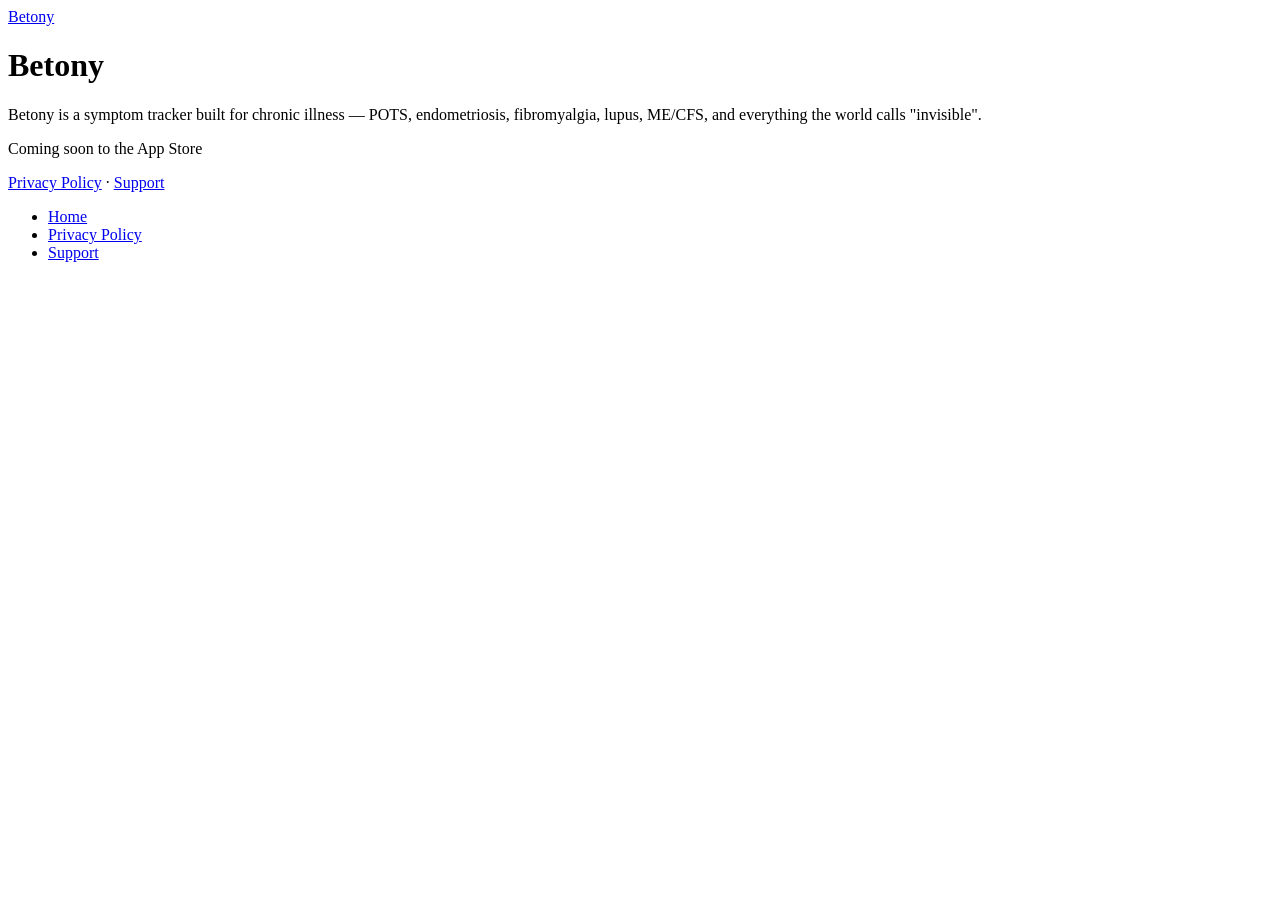
==== index.html @ 59fd8bdd "Add the home, privacy and support pages The privacy page is the app repository's aso/privacy-policy." ====
<!doctype html>
<html lang="en">
<head>
<meta charset="utf-8">
<meta name="viewport" content="width=device-width, initial-scale=1">
<meta name="color-scheme" content="light dark">
<meta name="description" content="Betony is a symptom tracker built for chronic illness — POTS, endometriosis, fibromyalgia, lupus, ME/CFS, and everything the world calls &quot;invisible&quot;.">
<title>Betony: Symptom Tracker</title>
<link rel="stylesheet" href="styles.css">
</head>
<body>
<div class="page">
<header>
<a class="site-name" href="./">Betony</a>
</header>
<main>
<h1>Betony</h1>
<p>Betony is a symptom tracker built for chronic illness — POTS, endometriosis, fibromyalgia, lupus, ME/CFS, and everything the world calls "invisible".</p>
<p class="note">Coming soon to the App Store</p>
<p><a href="privacy/">Privacy Policy</a> · <a href="support/">Support</a></p>
</main>
<footer>
<nav aria-label="Site">
<ul>
<li><a href="./">Home</a></li>
<li><a href="privacy/">Privacy Policy</a></li>
<li><a href="support/">Support</a></li>
</ul>
</nav>
</footer>
</div>
</body>
</html>
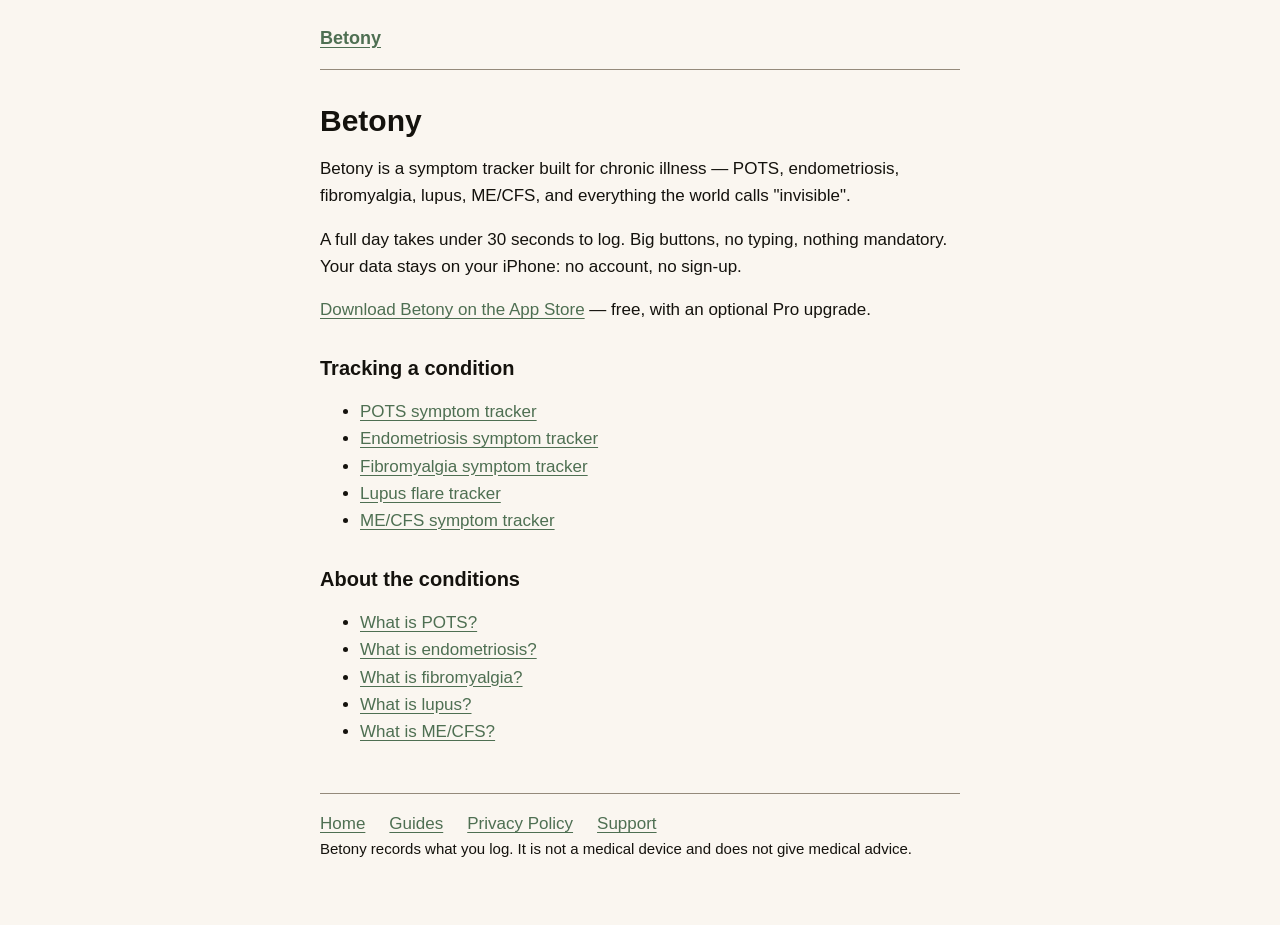
==== commit 9397d98a: "Add ten SEO pages: a tracker guide and a sourced explainer per condition Pages are built from src/pa" ====
--- a/index.html
+++ b/index.html
@@ -4,29 +4,71 @@
 <meta charset="utf-8">
 <meta name="viewport" content="width=device-width, initial-scale=1">
 <meta name="color-scheme" content="light dark">
-<meta name="description" content="Betony is a symptom tracker built for chronic illness — POTS, endometriosis, fibromyalgia, lupus, ME/CFS, and everything the world calls &quot;invisible&quot;.">
-<title>Betony: Symptom Tracker</title>
-<link rel="stylesheet" href="styles.css">
+<meta name="description" content="A symptom tracker for chronic illness: POTS, endometriosis, fibromyalgia, lupus, ME/CFS. Log a day in under 30 seconds. Free on iPhone.">
+<title>Betony: Symptom Tracker for Chronic Illness</title>
+<link rel="canonical" href="https://betonyapp.com/">
+<meta property="og:type" content="website">
+<meta property="og:site_name" content="Betony">
+<meta property="og:title" content="Betony: Symptom Tracker for Chronic Illness">
+<meta property="og:description" content="A symptom tracker for chronic illness: POTS, endometriosis, fibromyalgia, lupus, ME/CFS. Log a day in under 30 seconds. Free on iPhone.">
+<meta property="og:url" content="https://betonyapp.com/">
+<meta name="apple-itunes-app" content="app-id=6813134795">
+<script type="application/ld+json">
+{
+ "@context": "https://schema.org",
+ "@type": "MobileApplication",
+ "name": "Betony: Symptom Tracker",
+ "operatingSystem": "iOS",
+ "applicationCategory": "HealthApplication",
+ "url": "https://betonyapp.com/",
+ "downloadUrl": "https://apps.apple.com/us/app/betony-symptom-tracker/id6813134795",
+ "description": "A symptom tracker for chronic illness: POTS, endometriosis, fibromyalgia, lupus, ME/CFS. Log a day in under 30 seconds. Free on iPhone.",
+ "offers": {
+  "@type": "Offer",
+  "price": "0",
+  "priceCurrency": "USD"
+ }
+}
+</script>
+<link rel="stylesheet" href="/styles.css">
 </head>
 <body>
 <div class="page">
 <header>
-<a class="site-name" href="./">Betony</a>
+<a class="site-name" href="/">Betony</a>
 </header>
 <main>
 <h1>Betony</h1>
 <p>Betony is a symptom tracker built for chronic illness — POTS, endometriosis, fibromyalgia, lupus, ME/CFS, and everything the world calls "invisible".</p>
-<p class="note">Coming soon to the App Store</p>
-<p><a href="privacy/">Privacy Policy</a> · <a href="support/">Support</a></p>
+<p>A full day takes under 30 seconds to log. Big buttons, no typing, nothing mandatory. Your data stays on your iPhone: no account, no sign-up.</p>
+<p><a href="https://apps.apple.com/us/app/betony-symptom-tracker/id6813134795">Download Betony on the App Store</a> — free, with an optional Pro upgrade.</p>
+<h2>Tracking a condition</h2>
+<ul>
+<li><a href="/pots-symptom-tracker/">POTS symptom tracker</a></li>
+<li><a href="/endometriosis-symptom-tracker/">Endometriosis symptom tracker</a></li>
+<li><a href="/fibromyalgia-symptom-tracker/">Fibromyalgia symptom tracker</a></li>
+<li><a href="/lupus-flare-tracker/">Lupus flare tracker</a></li>
+<li><a href="/me-cfs-symptom-tracker/">ME/CFS symptom tracker</a></li>
+</ul>
+<h2>About the conditions</h2>
+<ul>
+<li><a href="/what-is-pots/">What is POTS?</a></li>
+<li><a href="/what-is-endometriosis/">What is endometriosis?</a></li>
+<li><a href="/what-is-fibromyalgia/">What is fibromyalgia?</a></li>
+<li><a href="/what-is-lupus/">What is lupus?</a></li>
+<li><a href="/what-is-me-cfs/">What is ME/CFS?</a></li>
+</ul>
 </main>
 <footer>
 <nav aria-label="Site">
 <ul>
-<li><a href="./">Home</a></li>
-<li><a href="privacy/">Privacy Policy</a></li>
-<li><a href="support/">Support</a></li>
+<li><a href="/">Home</a></li>
+<li><a href="/guides/">Guides</a></li>
+<li><a href="/privacy/">Privacy Policy</a></li>
+<li><a href="/support/">Support</a></li>
 </ul>
 </nav>
+<p class="small">Betony records what you log. It is not a medical device and does not give medical advice.</p>
 </footer>
 </div>
 </body>
--- a/styles.css
+++ b/styles.css
@@ -0,0 +1,124 @@
+/* Betony — betonyapp.com
+   Colors are the app's asset-catalog tokens:
+   bg, accent, stroke, surface; text is wellbeingInk (light) / onAccent (dark).
+   Contrast: text 17.4:1 / 16.6:1, links 5.2:1 / 9.5:1, borders 3.2:1 / 3.5:1. */
+
+:root {
+  --bg: #FAF6F0;
+  --ink: #14120D;
+  --accent: #4E6F52;
+  --stroke: #948A7B;
+  --surface: #FFFFFF;
+  color-scheme: light dark;
+}
+
+@media (prefers-color-scheme: dark) {
+  :root {
+    --bg: #181611;
+    --ink: #F2F6F1;
+    --accent: #A3C4A5;
+    --stroke: #756D5E;
+    --surface: #242119;
+  }
+}
+
+*,
+*::before,
+*::after {
+  box-sizing: border-box;
+}
+
+html {
+  -webkit-text-size-adjust: 100%;
+  text-size-adjust: 100%;
+}
+
+body {
+  margin: 0;
+  background: var(--bg);
+  color: var(--ink);
+  font-family: -apple-system, BlinkMacSystemFont, "Segoe UI", Roboto, "Helvetica Neue", Arial, sans-serif;
+  font-size: 1.0625rem;
+  line-height: 1.6;
+}
+
+.page {
+  max-width: 42rem;
+  margin: 0 auto;
+  padding: 1.5rem 1rem 3rem;
+}
+
+header {
+  padding-bottom: 1rem;
+  margin-bottom: 2rem;
+  border-bottom: 1px solid var(--stroke);
+}
+
+.site-name {
+  font-weight: 600;
+  font-size: 1.125rem;
+}
+
+h1 {
+  font-size: 1.875rem;
+  line-height: 1.25;
+  margin: 0 0 1rem;
+}
+
+h2 {
+  font-size: 1.25rem;
+  line-height: 1.3;
+  margin: 2rem 0 0.5rem;
+}
+
+p {
+  margin: 0 0 1rem;
+}
+
+/* Links are underlined, so their meaning never rests on color alone. */
+a {
+  color: var(--accent);
+  text-decoration: underline;
+  text-underline-offset: 0.15em;
+}
+
+a:hover {
+  text-decoration-thickness: 2px;
+}
+
+a:focus-visible {
+  outline: 2px solid var(--accent);
+  outline-offset: 2px;
+  border-radius: 2px;
+}
+
+.note {
+  padding: 0.75rem 1rem;
+  background: var(--surface);
+  border: 1px solid var(--stroke);
+  border-radius: 0.75rem;
+}
+
+footer {
+  margin-top: 3rem;
+  padding-top: 1rem;
+  border-top: 1px solid var(--stroke);
+}
+
+footer ul {
+  display: flex;
+  flex-wrap: wrap;
+  gap: 0.5rem 1.5rem;
+  list-style: none;
+  margin: 0;
+  padding: 0;
+}
+
+/* Long email addresses and URLs wrap instead of widening the page on a phone. */
+main {
+  overflow-wrap: anywhere;
+}
+
+.small {
+  font-size: 0.9375rem;
+}
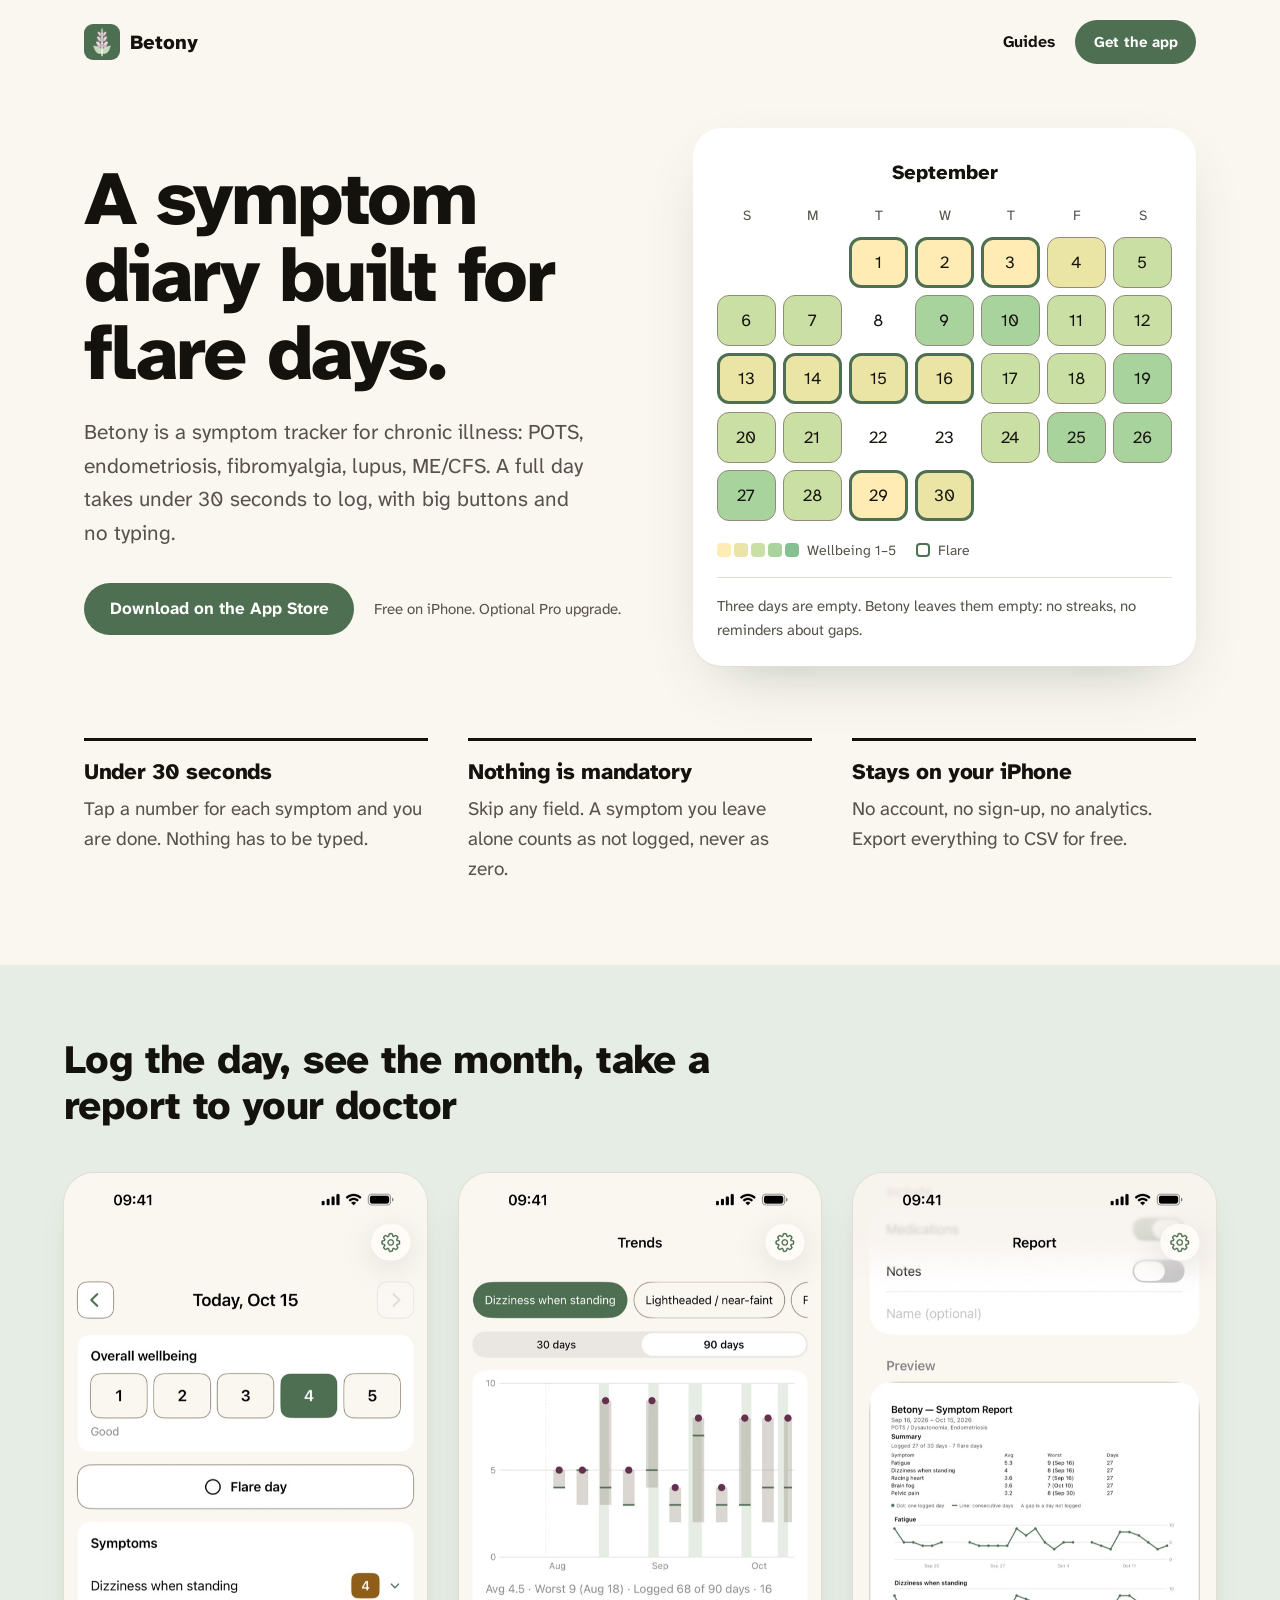
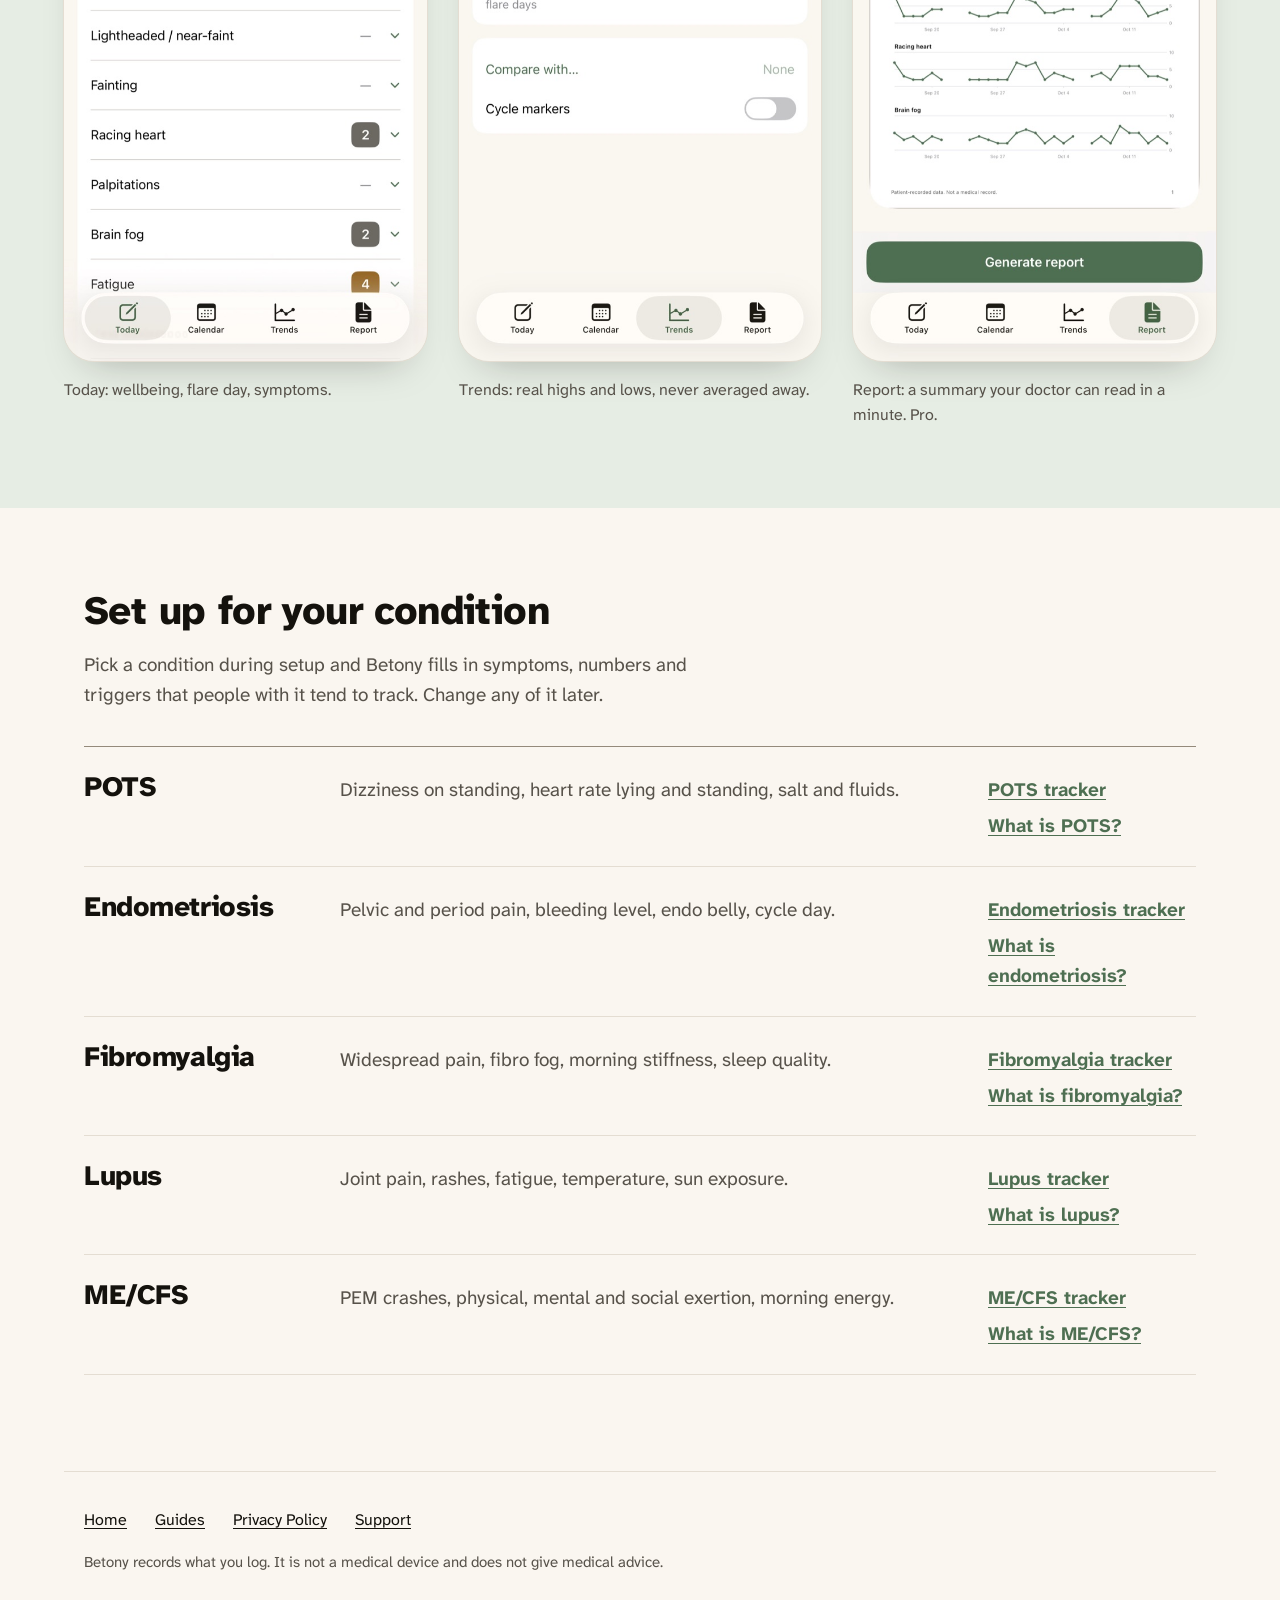
==== commit f98d9952: "Redesign the site in the app's own visual language Atkinson Hyperlegible Next, the app's color token" ====
--- a/index.html
+++ b/index.html
@@ -4,6 +4,8 @@
 <meta charset="utf-8">
 <meta name="viewport" content="width=device-width, initial-scale=1">
 <meta name="color-scheme" content="light dark">
+<meta name="theme-color" content="#FAF6F0" media="(prefers-color-scheme: light)">
+<meta name="theme-color" content="#181611" media="(prefers-color-scheme: dark)">
 <meta name="description" content="A symptom tracker for chronic illness: POTS, endometriosis, fibromyalgia, lupus, ME/CFS. Log a day in under 30 seconds. Free on iPhone.">
 <title>Betony: Symptom Tracker for Chronic Illness</title>
 <link rel="canonical" href="https://betonyapp.com/">
@@ -12,6 +14,7 @@
 <meta property="og:title" content="Betony: Symptom Tracker for Chronic Illness">
 <meta property="og:description" content="A symptom tracker for chronic illness: POTS, endometriosis, fibromyalgia, lupus, ME/CFS. Log a day in under 30 seconds. Free on iPhone.">
 <meta property="og:url" content="https://betonyapp.com/">
+<meta property="og:image" content="https://betonyapp.com/img/1-today-light.jpg">
 <meta name="apple-itunes-app" content="app-id=6813134795">
 <script type="application/ld+json">
 {
@@ -30,36 +33,62 @@
  }
 }
 </script>
+<link rel="icon" href="/favicon.png" type="image/png">
+<link rel="apple-touch-icon" href="/apple-touch-icon.png">
+<link rel="preconnect" href="https://fonts.googleapis.com">
+<link rel="preconnect" href="https://fonts.gstatic.com" crossorigin>
+<link rel="stylesheet" href="https://fonts.googleapis.com/css2?family=Atkinson+Hyperlegible+Next:wght@400;700;800&display=swap">
 <link rel="stylesheet" href="/styles.css">
 </head>
-<body>
-<div class="page">
-<header>
-<a class="site-name" href="/">Betony</a>
+<body class="home">
+<header class="site-header">
+<a class="brand" href="/"><img src="/img/icon.png" width="36" height="36" alt="">Betony</a>
+<nav aria-label="Main"><a href="/guides/">Guides</a><a class="button button-small" href="https://apps.apple.com/us/app/betony-symptom-tracker/id6813134795">Get the app</a></nav>
 </header>
 <main>
-<h1>Betony</h1>
-<p>Betony is a symptom tracker built for chronic illness — POTS, endometriosis, fibromyalgia, lupus, ME/CFS, and everything the world calls "invisible".</p>
-<p>A full day takes under 30 seconds to log. Big buttons, no typing, nothing mandatory. Your data stays on your iPhone: no account, no sign-up.</p>
-<p><a href="https://apps.apple.com/us/app/betony-symptom-tracker/id6813134795">Download Betony on the App Store</a> — free, with an optional Pro upgrade.</p>
-<h2>Tracking a condition</h2>
-<ul>
-<li><a href="/pots-symptom-tracker/">POTS symptom tracker</a></li>
-<li><a href="/endometriosis-symptom-tracker/">Endometriosis symptom tracker</a></li>
-<li><a href="/fibromyalgia-symptom-tracker/">Fibromyalgia symptom tracker</a></li>
-<li><a href="/lupus-flare-tracker/">Lupus flare tracker</a></li>
-<li><a href="/me-cfs-symptom-tracker/">ME/CFS symptom tracker</a></li>
+<section class="hero">
+<div class="hero-text">
+<h1>A symptom diary built for flare days.</h1>
+<p class="lede">Betony is a symptom tracker for chronic illness: POTS, endometriosis, fibromyalgia, lupus, ME/CFS. A full day takes under 30 seconds to log, with big buttons and no typing.</p>
+<p class="hero-cta"><a class="button" href="https://apps.apple.com/us/app/betony-symptom-tracker/id6813134795">Download on the App Store</a><span class="small">Free on iPhone. Optional Pro upgrade.</span></p>
+</div>
+<figure class="cal" role="img" aria-label="Example month in Betony's calendar: 27 of 30 days logged, 9 flare days, 3 days left empty.">
+<p class="cal-month" aria-hidden="true">September</p>
+<div class="cal-grid" aria-hidden="true"><span class="cal-head">S</span><span class="cal-head">M</span><span class="cal-head">T</span><span class="cal-head">W</span><span class="cal-head">T</span><span class="cal-head">F</span><span class="cal-head">S</span><span class="cal-day cal-pad"></span><span class="cal-day cal-pad"></span><span class="cal-day w1 cal-flare" style="--i:1">1</span><span class="cal-day w1 cal-flare" style="--i:2">2</span><span class="cal-day w1 cal-flare" style="--i:3">3</span><span class="cal-day w2" style="--i:4">4</span><span class="cal-day w3" style="--i:5">5</span><span class="cal-day w3" style="--i:6">6</span><span class="cal-day w3" style="--i:7">7</span><span class="cal-day cal-empty" style="--i:8">8</span><span class="cal-day w4" style="--i:9">9</span><span class="cal-day w4" style="--i:10">10</span><span class="cal-day w3" style="--i:11">11</span><span class="cal-day w3" style="--i:12">12</span><span class="cal-day w2 cal-flare" style="--i:13">13</span><span class="cal-day w2 cal-flare" style="--i:14">14</span><span class="cal-day w2 cal-flare" style="--i:15">15</span><span class="cal-day w2 cal-flare" style="--i:16">16</span><span class="cal-day w3" style="--i:17">17</span><span class="cal-day w3" style="--i:18">18</span><span class="cal-day w4" style="--i:19">19</span><span class="cal-day w3" style="--i:20">20</span><span class="cal-day w3" style="--i:21">21</span><span class="cal-day cal-empty" style="--i:22">22</span><span class="cal-day cal-empty" style="--i:23">23</span><span class="cal-day w3" style="--i:24">24</span><span class="cal-day w4" style="--i:25">25</span><span class="cal-day w4" style="--i:26">26</span><span class="cal-day w4" style="--i:27">27</span><span class="cal-day w3" style="--i:28">28</span><span class="cal-day w1 cal-flare" style="--i:29">29</span><span class="cal-day w2 cal-flare" style="--i:30">30</span></div>
+<p class="cal-legend" aria-hidden="true"><span class="cal-ramp"><i class="w1"></i><i class="w2"></i><i class="w3"></i><i class="w4"></i><i class="w5"></i></span>Wellbeing 1–5 <span class="cal-flare-key"></span>Flare</p>
+<figcaption>Three days are empty. Betony leaves them empty: no streaks, no reminders about gaps.</figcaption>
+</figure>
+</section>
+
+<section class="promises" aria-label="How Betony works">
+<div><h2>Under 30 seconds</h2><p>Tap a number for each symptom and you are done. Nothing has to be typed.</p></div>
+<div><h2>Nothing is mandatory</h2><p>Skip any field. A symptom you leave alone counts as not logged, never as zero.</p></div>
+<div><h2>Stays on your iPhone</h2><p>No account, no sign-up, no analytics. Export everything to CSV for free.</p></div>
+</section>
+
+<section class="shots" aria-labelledby="shots-title">
+<h2 id="shots-title"><span>Log the day, see the month, take a report to your doctor</span></h2>
+<div class="shots-row">
+<figure><picture><source srcset="/img/1-today-dark.jpg" media="(prefers-color-scheme: dark)"><img src="/img/1-today-light.jpg" width="640" height="1391" alt="Betony&#x27;s Today screen: overall wellbeing from 1 to 5, a flare day toggle and a list of symptoms with severity" loading="lazy"></picture><figcaption>Today: wellbeing, flare day, symptoms.</figcaption></figure>
+<figure><picture><source srcset="/img/3-trends-90d-dark.jpg" media="(prefers-color-scheme: dark)"><img src="/img/3-trends-90d-light.jpg" width="640" height="1391" alt="Betony&#x27;s Trends screen: 90 days of dizziness with each day&#x27;s real high and low" loading="lazy"></picture><figcaption>Trends: real highs and lows, never averaged away.</figcaption></figure>
+<figure><picture><source srcset="/img/4-report-preview-dark.jpg" media="(prefers-color-scheme: dark)"><img src="/img/4-report-preview-light.jpg" width="640" height="1391" alt="Betony&#x27;s Report screen: a preview of a printable symptom report with charts per symptom" loading="lazy"></picture><figcaption>Report: a summary your doctor can read in a minute. Pro.</figcaption></figure>
+</div>
+</section>
+
+<section class="conditions" aria-labelledby="cond-title">
+<h2 id="cond-title">Set up for your condition</h2>
+<p>Pick a condition during setup and Betony fills in symptoms, numbers and triggers that people with it tend to track. Change any of it later.</p>
+<ul class="cond-list">
+<li><h3>POTS</h3><p>Dizziness on standing, heart rate lying and standing, salt and fluids.</p><p class="cond-links"><a href="/pots-symptom-tracker/">POTS tracker</a><a href="/what-is-pots/">What is POTS?</a></p></li>
+<li><h3>Endometriosis</h3><p>Pelvic and period pain, bleeding level, endo belly, cycle day.</p><p class="cond-links"><a href="/endometriosis-symptom-tracker/">Endometriosis tracker</a><a href="/what-is-endometriosis/">What is endometriosis?</a></p></li>
+<li><h3>Fibromyalgia</h3><p>Widespread pain, fibro fog, morning stiffness, sleep quality.</p><p class="cond-links"><a href="/fibromyalgia-symptom-tracker/">Fibromyalgia tracker</a><a href="/what-is-fibromyalgia/">What is fibromyalgia?</a></p></li>
+<li><h3>Lupus</h3><p>Joint pain, rashes, fatigue, temperature, sun exposure.</p><p class="cond-links"><a href="/lupus-flare-tracker/">Lupus tracker</a><a href="/what-is-lupus/">What is lupus?</a></p></li>
+<li><h3>ME/CFS</h3><p>PEM crashes, physical, mental and social exertion, morning energy.</p><p class="cond-links"><a href="/me-cfs-symptom-tracker/">ME/CFS tracker</a><a href="/what-is-me-cfs/">What is ME/CFS?</a></p></li>
 </ul>
-<h2>About the conditions</h2>
-<ul>
-<li><a href="/what-is-pots/">What is POTS?</a></li>
-<li><a href="/what-is-endometriosis/">What is endometriosis?</a></li>
-<li><a href="/what-is-fibromyalgia/">What is fibromyalgia?</a></li>
-<li><a href="/what-is-lupus/">What is lupus?</a></li>
-<li><a href="/what-is-me-cfs/">What is ME/CFS?</a></li>
-</ul>
+</section>
+
 </main>
-<footer>
+<footer class="site-footer">
 <nav aria-label="Site">
 <ul>
 <li><a href="/">Home</a></li>
@@ -70,6 +99,5 @@
 </nav>
 <p class="small">Betony records what you log. It is not a medical device and does not give medical advice.</p>
 </footer>
-</div>
 </body>
 </html>
--- a/styles.css
+++ b/styles.css
@@ -1,124 +1,336 @@
 /* Betony — betonyapp.com
-   Colors are the app's asset-catalog tokens:
-   bg, accent, stroke, surface; text is wellbeingInk (light) / onAccent (dark).
-   Contrast: text 17.4:1 / 16.6:1, links 5.2:1 / 9.5:1, borders 3.2:1 / 3.5:1. */
+   Colors are the app's asset-catalog tokens (bg, surface, accent, stroke, wellbeing1–5).
+   Type is Atkinson Hyperlegible Next, the face of Betony's posts: built for low-vision
+   legibility, which suits readers with brain fog.
+   The one bold element is the hero month, drawn exactly like the app's Calendar tab. */
 
 :root {
   --bg: #FAF6F0;
+  --surface: #FFFFFF;
   --ink: #14120D;
+  --ink-soft: #57524A;
   --accent: #4E6F52;
+  --accent-soft: #E6EDE4;
+  --on-accent: #FFFFFF;
   --stroke: #948A7B;
-  --surface: #FFFFFF;
+  --hair: #E4DDD2;
+  --w1: #FFEBB4;
+  --w2: #EAE4A5;
+  --w3: #CADFA3;
+  --w4: #A8D39C;
+  --w5: #85C190;
+  --w-ink: #14120D;
+  --measure: 38rem;
+  --wide: 72rem;
   color-scheme: light dark;
 }
 
 @media (prefers-color-scheme: dark) {
   :root {
     --bg: #181611;
+    --surface: #242119;
     --ink: #F2F6F1;
+    --ink-soft: #B9B3A8;
     --accent: #A3C4A5;
+    --accent-soft: #26331F;
+    --on-accent: #14120D;
     --stroke: #756D5E;
-    --surface: #242119;
+    --hair: #322E25;
+    --w1: #8A7D60;
+    --w2: #918D66;
+    --w3: #8E9D73;
+    --w4: #8BAD81;
+    --w5: #82BD8D;
   }
 }
 
-*,
-*::before,
-*::after {
-  box-sizing: border-box;
-}
-
-html {
-  -webkit-text-size-adjust: 100%;
-  text-size-adjust: 100%;
-}
+*, *::before, *::after { box-sizing: border-box; }
+
+html { -webkit-text-size-adjust: 100%; text-size-adjust: 100%; }
 
 body {
   margin: 0;
   background: var(--bg);
   color: var(--ink);
-  font-family: -apple-system, BlinkMacSystemFont, "Segoe UI", Roboto, "Helvetica Neue", Arial, sans-serif;
-  font-size: 1.0625rem;
+  font-family: "Atkinson Hyperlegible Next", "Atkinson Hyperlegible", -apple-system, BlinkMacSystemFont, "Segoe UI", sans-serif;
+  font-size: 1.1875rem;
   line-height: 1.6;
 }
 
-.page {
-  max-width: 42rem;
-  margin: 0 auto;
-  padding: 1.5rem 1rem 3rem;
-}
-
-header {
-  padding-bottom: 1rem;
-  margin-bottom: 2rem;
-  border-bottom: 1px solid var(--stroke);
-}
-
-.site-name {
-  font-weight: 600;
-  font-size: 1.125rem;
-}
-
-h1 {
-  font-size: 1.875rem;
-  line-height: 1.25;
-  margin: 0 0 1rem;
-}
-
-h2 {
-  font-size: 1.25rem;
-  line-height: 1.3;
-  margin: 2rem 0 0.5rem;
-}
-
-p {
-  margin: 0 0 1rem;
-}
-
-/* Links are underlined, so their meaning never rests on color alone. */
+img { max-width: 100%; height: auto; display: block; }
+
 a {
   color: var(--accent);
   text-decoration: underline;
-  text-underline-offset: 0.15em;
-}
-
-a:hover {
-  text-decoration-thickness: 2px;
-}
-
-a:focus-visible {
-  outline: 2px solid var(--accent);
-  outline-offset: 2px;
-  border-radius: 2px;
-}
-
-.note {
-  padding: 0.75rem 1rem;
+  text-decoration-thickness: 1px;
+  text-underline-offset: 0.18em;
+}
+a:hover { text-decoration-thickness: 2px; }
+a:focus-visible, .button:focus-visible {
+  outline: 3px solid var(--accent);
+  outline-offset: 3px;
+  border-radius: 6px;
+}
+
+h1, h2, h3 { line-height: 1.15; margin: 0; font-weight: 800; letter-spacing: -0.015em; }
+p { margin: 0 0 1em; }
+.small { font-size: 0.9375rem; color: var(--ink-soft); }
+
+/* Header */
+
+.site-header {
+  max-width: var(--wide);
+  margin: 0 auto;
+  padding: 1.25rem 1.25rem 0;
+  display: flex;
+  align-items: center;
+  justify-content: space-between;
+  gap: 1rem;
+}
+.brand {
+  display: inline-flex;
+  align-items: center;
+  gap: 0.6rem;
+  color: var(--ink);
+  text-decoration: none;
+  font-weight: 800;
+  font-size: 1.25rem;
+}
+.brand img { border-radius: 9px; }
+.site-header nav { display: flex; align-items: center; gap: 1.25rem; }
+.site-header nav > a:not(.button) { color: var(--ink); text-decoration: none; font-weight: 700; font-size: 1rem; }
+.site-header nav > a:not(.button):hover { text-decoration: underline; }
+
+/* Buttons: pill, the app's filled accent */
+
+.button {
+  display: inline-flex;
+  align-items: center;
+  min-height: 3.25rem;
+  padding: 0 1.6rem;
+  border-radius: 999px;
+  background: var(--accent);
+  color: var(--on-accent);
+  font-weight: 700;
+  font-size: 1.0625rem;
+  text-decoration: none;
+}
+.button:hover { filter: brightness(1.08); }
+.button-small { min-height: 2.75rem; padding: 0 1.15rem; font-size: 0.9375rem; }
+
+main { overflow-wrap: break-word; }
+
+/* Home: hero */
+
+.hero {
+  max-width: var(--wide);
+  margin: 0 auto;
+  padding: 4rem 1.25rem 4.5rem;
+  display: grid;
+  grid-template-columns: minmax(0, 1.1fr) minmax(0, 1fr);
+  gap: 3.5rem;
+  align-items: center;
+}
+.hero h1 {
+  font-size: clamp(2.6rem, 6.2vw, 4.75rem);
+  line-height: 1.02;
+  letter-spacing: -0.035em;
+  margin-bottom: 1.5rem;
+  max-width: 11ch;
+}
+.lede { font-size: 1.3125rem; color: var(--ink-soft); max-width: 32rem; margin-bottom: 2rem; }
+.hero-cta { display: flex; flex-wrap: wrap; align-items: center; gap: 0.75rem 1.25rem; margin: 0; }
+
+/* The month, as the app draws it */
+
+.cal {
+  margin: 0;
+  padding: 1.75rem 1.5rem 1.5rem;
   background: var(--surface);
-  border: 1px solid var(--stroke);
-  border-radius: 0.75rem;
-}
-
-footer {
-  margin-top: 3rem;
-  padding-top: 1rem;
-  border-top: 1px solid var(--stroke);
-}
-
-footer ul {
+  border-radius: 28px;
+  box-shadow: 0 1px 0 var(--hair), 0 24px 60px -30px rgba(78, 111, 82, 0.45);
+}
+.cal-month { text-align: center; font-weight: 800; font-size: 1.25rem; margin-bottom: 1rem; }
+.cal-grid { display: grid; grid-template-columns: repeat(7, 1fr); gap: 0.45rem; }
+.cal-head { text-align: center; font-size: 0.875rem; color: var(--ink-soft); padding-bottom: 0.2rem; }
+.cal-day {
+  aspect-ratio: 1.15;
+  display: grid;
+  place-items: center;
+  border-radius: 12px;
+  font-size: 1.0625rem;
+  border: 1.5px solid var(--stroke);
+  color: var(--w-ink);
+  animation: fill-in 420ms cubic-bezier(.2,.7,.2,1) both;
+  animation-delay: calc(var(--i) * 28ms + 150ms);
+}
+.cal-pad { border: 0; animation: none; }
+.cal-empty { border-color: transparent; background: none; color: var(--ink); }
+.w1 { background: var(--w1); }
+.w2 { background: var(--w2); }
+.w3 { background: var(--w3); }
+.w4 { background: var(--w4); }
+.w5 { background: var(--w5); }
+.cal-flare { border: 3px solid var(--accent); }
+.cal-legend {
   display: flex;
   flex-wrap: wrap;
-  gap: 0.5rem 1.5rem;
+  align-items: center;
+  gap: 0.5rem;
+  margin: 1.1rem 0 0;
+  font-size: 0.875rem;
+  color: var(--ink-soft);
+}
+.cal-ramp { display: inline-flex; gap: 3px; }
+.cal-ramp i { width: 14px; height: 14px; border-radius: 4px; }
+.cal-flare-key { width: 14px; height: 14px; border-radius: 4px; border: 2.5px solid var(--accent); margin-left: 0.75rem; }
+.cal figcaption {
+  margin-top: 1rem;
+  padding-top: 1rem;
+  border-top: 1px solid var(--hair);
+  font-size: 0.9375rem;
+  color: var(--ink-soft);
+}
+
+@keyframes fill-in {
+  from { opacity: 0; transform: scale(0.82); }
+  to { opacity: 1; transform: none; }
+}
+@media (prefers-reduced-motion: reduce) {
+  .cal-day { animation: none; }
+}
+
+/* Home: three promises, plain columns */
+
+.promises {
+  max-width: var(--wide);
+  margin: 0 auto;
+  padding: 0 1.25rem 5rem;
+  display: grid;
+  grid-template-columns: repeat(3, minmax(0, 1fr));
+  gap: 2.5rem;
+}
+.promises > div { border-top: 3px solid var(--ink); padding-top: 1.1rem; }
+.promises h2 { font-size: 1.375rem; margin-bottom: 0.6rem; }
+.promises p { color: var(--ink-soft); margin: 0; }
+
+/* Home: screenshots on a sage band */
+
+.shots { background: var(--accent-soft); padding: 4.5rem 1.25rem 5rem; }
+.shots h2 {
+  max-width: var(--wide);
+  margin: 0 auto 2.75rem;
+  font-size: clamp(1.75rem, 3.4vw, 2.5rem);
+}
+.shots h2 span { display: block; max-width: 24ch; }
+.shots-row {
+  max-width: var(--wide);
+  margin: 0 auto;
+  display: grid;
+  grid-template-columns: repeat(3, minmax(0, 1fr));
+  gap: 2rem;
+}
+.shots figure { margin: 0; }
+.shots img {
+  border-radius: 30px;
+  box-shadow: 0 0 0 1px var(--hair), 0 20px 40px -24px rgba(20, 18, 13, 0.35);
+}
+.shots figcaption { margin-top: 1rem; font-size: 1rem; color: var(--ink-soft); }
+
+/* Home: conditions */
+
+.conditions { max-width: var(--wide); margin: 0 auto; padding: 5rem 1.25rem 3rem; }
+.conditions > h2 { font-size: clamp(1.75rem, 3.4vw, 2.5rem); margin-bottom: 1rem; }
+.conditions > p { color: var(--ink-soft); max-width: var(--measure); margin-bottom: 2.25rem; }
+.cond-list { list-style: none; margin: 0; padding: 0; border-top: 1px solid var(--stroke); }
+.cond-list li {
+  display: grid;
+  grid-template-columns: 14rem minmax(0, 1fr) 13rem;
+  gap: 0.5rem 2rem;
+  align-items: baseline;
+  padding: 1.5rem 0;
+  border-bottom: 1px solid var(--hair);
+}
+.cond-list h3 { font-size: 1.75rem; }
+.cond-list p { margin: 0; color: var(--ink-soft); }
+.cond-links { display: flex; flex-direction: column; gap: 0.35rem; }
+.cond-links a { font-weight: 700; }
+
+/* Inner pages: one readable column */
+
+.inner main { padding: 3.5rem 1.25rem 2rem; }
+.prose { max-width: var(--measure); margin: 0 auto; }
+.prose h1 { font-size: clamp(2.25rem, 5vw, 3.25rem); line-height: 1.06; letter-spacing: -0.03em; margin-bottom: 1rem; }
+.prose h1 + .small { margin-bottom: 2rem; }
+.prose h1 + p:not(.small) { margin-top: 1.5rem; }
+.prose h2 { font-size: 1.5rem; margin: 2.75rem 0 0.75rem; }
+.prose ul { padding-left: 0; list-style: none; margin: 0 0 1.25rem; }
+.prose li { position: relative; padding-left: 1.5rem; margin-bottom: 0.45rem; }
+.prose li::before {
+  content: "";
+  position: absolute;
+  left: 0;
+  top: 0.55em;
+  width: 0.6rem;
+  height: 0.6rem;
+  border-radius: 3px;
+  background: var(--w4);
+  border: 1.5px solid var(--stroke);
+}
+
+.cta {
+  max-width: var(--measure);
+  margin: 3rem auto 1rem;
+  padding: 1.5rem;
+  display: flex;
+  gap: 1.25rem;
+  align-items: flex-start;
+  background: var(--accent-soft);
+  border-radius: 24px;
+}
+.cta img { border-radius: 15px; flex: none; }
+.cta p { margin: 0 0 0.75rem; color: var(--ink-soft); }
+.cta .cta-title { color: var(--ink); font-weight: 800; font-size: 1.25rem; margin-bottom: 0.25rem; }
+
+/* Footer */
+
+.site-footer {
+  max-width: var(--wide);
+  margin: 3rem auto 0;
+  padding: 2rem 1.25rem 3rem;
+  border-top: 1px solid var(--hair);
+}
+.site-footer ul {
+  display: flex;
+  flex-wrap: wrap;
+  gap: 0.5rem 1.75rem;
   list-style: none;
-  margin: 0;
+  margin: 0 0 1rem;
   padding: 0;
 }
-
-/* Long email addresses and URLs wrap instead of widening the page on a phone. */
-main {
-  overflow-wrap: anywhere;
-}
-
-.small {
-  font-size: 0.9375rem;
-}
+.site-footer a { color: var(--ink); font-size: 1rem; }
+
+/* Phones */
+
+@media (max-width: 860px) {
+  .hero { grid-template-columns: 1fr; padding-top: 2.5rem; gap: 2.5rem; }
+  .promises { grid-template-columns: 1fr; gap: 1.75rem; padding-bottom: 3.5rem; }
+  .shots-row {
+    grid-template-columns: repeat(3, 70%);
+    overflow-x: auto;
+    scroll-snap-type: x mandatory;
+    gap: 1rem;
+    padding-bottom: 0.5rem;
+  }
+  .shots figure { scroll-snap-align: start; }
+  .cond-list li { grid-template-columns: 1fr; }
+  .cond-links { flex-direction: row; flex-wrap: wrap; gap: 0.5rem 1.25rem; }
+}
+@media (max-width: 480px) {
+  body { font-size: 1.125rem; }
+  .site-header nav > a:not(.button) { display: none; }
+  .cal { padding: 1.25rem 0.9rem 1rem; border-radius: 22px; }
+  .cal-grid { gap: 0.3rem; }
+  .cal-day { border-radius: 9px; font-size: 0.9375rem; }
+  .cta { flex-direction: column; }
+}
